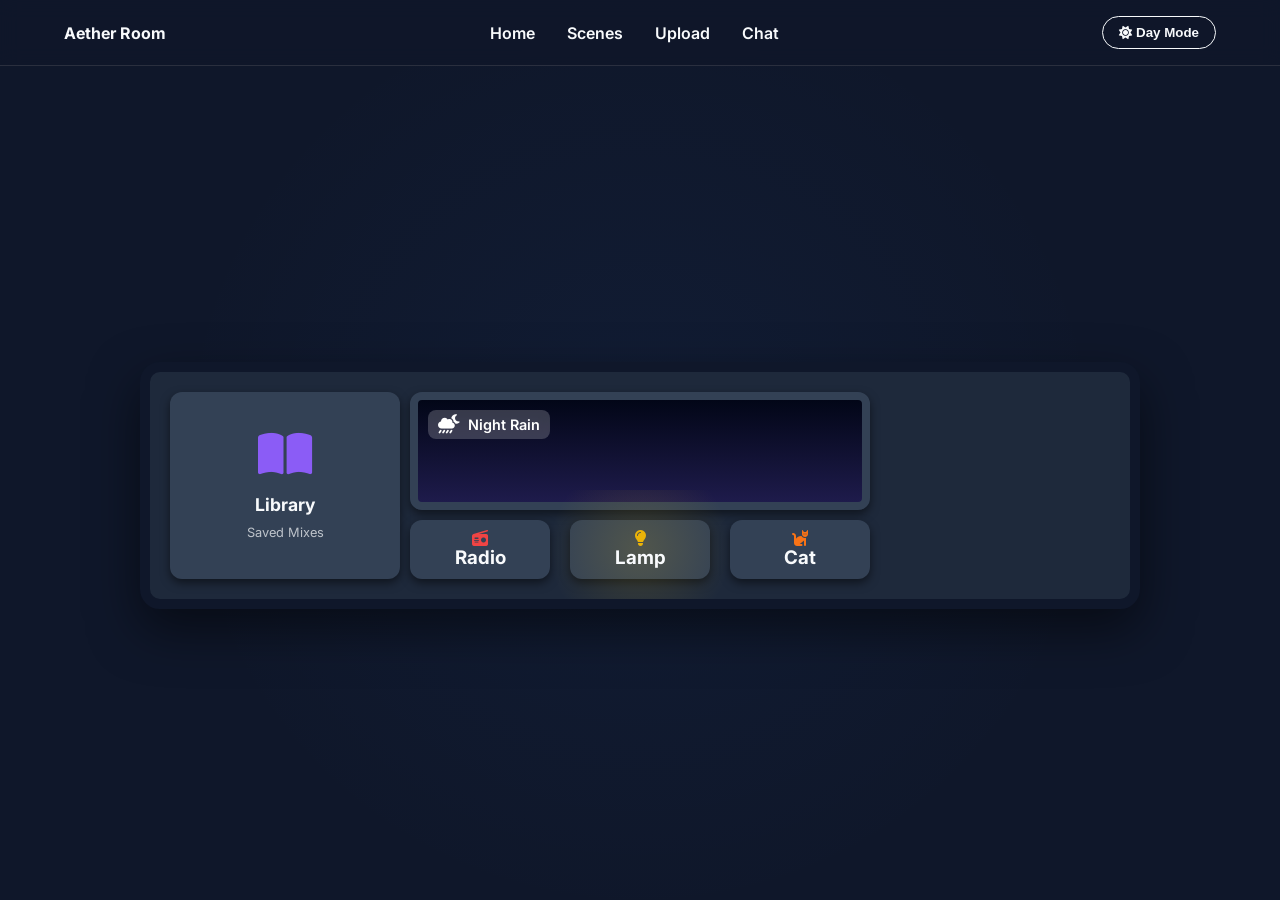
==== room.html @ 634ba571 "add all pages for a room" ====
<!DOCTYPE html>
<html lang="en">
<head>
    <meta charset="UTF-8">
    <meta name="viewport" content="width=device-width, initial-scale=1.0">
    <title>Aether Room - Main Relaxation Room</title>
    <link rel="stylesheet" href="room.css">
    <link rel="stylesheet" href="https://cdnjs.cloudflare.com/ajax/libs/font-awesome/6.4.0/css/all.min.css">
</head>
<body class="night-mode">
    <nav class="navbar">
        <div class="logo"><strong>Aether Room</strong></div>
        <div class="nav-links">
            <a href="index.html">Home</a>
            <a href="scenes.html">Scenes</a>
            <a href="upload.html">Upload</a>
            <a href="chat.html">Chat</a>
        </div>
        <div class="controls">
            <button class="btn-toggle" id="theme-toggle">
                <i class="fa-solid fa-sun" id="theme-icon"></i> Day Mode
            </button>
        </div>
    </nav>

    <main class="room-container">
        <div class="room-walls">
            
            <!-- Bookshelf Area -->
            <div class="interactive-area bookshelf-area" id="bookshelf">
                <i class="fa-solid fa-book-open"></i>
                <h3>Library</h3>
                <p style="font-size: 0.8rem; opacity: 0.7; margin-top: 10px;">Saved Mixes</p>
            </div>

            <!-- Window Area -->
            <div class="interactive-area window-area" id="window">
                <div class="weather-display" id="weather-display">
                    <i class="fa-solid fa-cloud-moon-rain"></i> <span>Night Rain</span>
                </div>
            </div>

            <!-- Desk Area containing Radio, Lamp, Cat -->
            <div class="desk-area">
                <div class="radio-area" id="radio">
                    <i class="fa-solid fa-radio"></i>
                    <h3>Radio</h3>
                </div>
                
                <div class="lamp-area" id="lamp">
                    <i class="fa-solid fa-lightbulb"></i>
                    <h3>Lamp</h3>
                </div>

                <div class="cat-area" id="cat">
                    <i class="fa-solid fa-cat"></i>
                    <h3>Cat</h3>
                </div>
            </div>

        </div>
    </main>

    <!-- Status Toast for feedback -->
    <div class="status-toast" id="toast">Interaction Feedback</div>

    <script src="room.js"></script>
</body>
</html>
---- room.css ----
@import url('https://fonts.googleapis.com/css2?family=Inter:wght@400;600&display=swap');

:root {
  /* Day Theme Variables */
  --bg-primary: #f0f4f8;
  --wall-color: #e2e8f0;
  --floor-color: #cbd5e1;
  --text-primary: #1e293b;
  --nav-bg: rgba(255, 255, 255, 0.8);
  --window-bg: linear-gradient(to bottom, #7dd3fc, #bae6fd);
  --element-bg: #ffffff;
  --shadow-color: rgba(0, 0, 0, 0.1);
  --lamp-on: transparent;
  --accent-color: #3b82f6;
}

body.night-mode {
  /* Night Theme Variables */
  --bg-primary: #0f172a;
  --wall-color: #1e293b;
  --floor-color: #0f172a;
  --text-primary: #f8fafc;
  --nav-bg: rgba(15, 23, 42, 0.8);
  --window-bg: linear-gradient(to bottom, #020617, #1e1b4b);
  --element-bg: #334155;
  --shadow-color: rgba(0, 0, 0, 0.5);
  --lamp-on: radial-gradient(circle, rgba(250, 204, 21, 0.15) 0%, transparent 60%);
  --accent-color: #8b5cf6;
}

* {
  margin: 0;
  padding: 0;
  box-sizing: border-box;
}

body {
  font-family: 'Inter', sans-serif;
  background-color: var(--bg-primary);
  color: var(--text-primary);
  transition: background-color 1s ease, color 0.5s ease;
  overflow-x: hidden;
  min-height: 100vh;
  display: flex;
  flex-direction: column;
  background-image: radial-gradient(circle at 50% 50%, rgba(59, 130, 246, 0.05), transparent 60%);
}

/* Navigation Bar */
.navbar {
  display: flex;
  justify-content: space-between;
  align-items: center;
  padding: 1rem 5%;
  background-color: var(--nav-bg);
  backdrop-filter: blur(10px);
  position: fixed;
  width: 100%;
  top: 0;
  z-index: 100;
  border-bottom: 1px solid rgba(150, 150, 150, 0.2);
}

.nav-links {
  display: flex;
  gap: 2rem;
}

.nav-links a {
  text-decoration: none;
  color: var(--text-primary);
  font-weight: 600;
  transition: color 0.3s ease;
}

.nav-links a:hover {
  color: var(--accent-color);
}

.controls {
  display: flex;
  align-items: center;
  gap: 1rem;
}

.btn-toggle {
  background: none;
  border: 1px solid var(--text-primary);
  color: var(--text-primary);
  padding: 0.5rem 1rem;
  border-radius: 20px;
  cursor: pointer;
  font-weight: 600;
  transition: all 0.3s ease;
}

.btn-toggle:hover {
  background-color: var(--text-primary);
  color: var(--bg-primary);
}

/* Room Layout (Diorama approach) */
.room-container {
  flex: 1;
  margin-top: 70px;
  display: flex;
  justify-content: center;
  align-items: center;
  padding: 2rem;
  position: relative;
  height: calc(100vh - 70px);
}

.room-walls {
  width: 100%;
  max-width: 1000px;
  height: 100%;
  max-height: 700px;
  background-color: var(--wall-color);
  border-radius: 20px;
  box-shadow: 0 20px 50px var(--shadow-color);
  position: relative;
  overflow: hidden;
  transition: background-color 1s ease, box-shadow 1s ease;
  border: 10px solid var(--floor-color);
  display: grid;
  grid-template-columns: 1fr 2fr 1fr;
  grid-template-rows: 2fr 1fr;
  gap: 10px;
  padding: 20px;
}

/* Interactive Areas */
.interactive-area {
  background-color: var(--element-bg);
  border-radius: 12px;
  display: flex;
  flex-direction: column;
  justify-content: center;
  align-items: center;
  cursor: pointer;
  transition: transform 0.3s ease, background-color 1s ease, box-shadow 0.3s ease;
  box-shadow: 0 4px 10px var(--shadow-color);
  text-align: center;
  padding: 1rem;
}

.interactive-area:hover {
  transform: translateY(-5px) scale(1.02);
  box-shadow: 0 8px 20px var(--shadow-color);
}

.interactive-area i {
  font-size: 3rem;
  margin-bottom: 1rem;
  color: var(--accent-color);
  transition: transform 0.3s ease;
}

.interactive-area h3 {
  font-size: 1.1rem;
}

/* Specific Grid Placements */
.bookshelf-area {
  grid-column: 1 / 2;
  grid-row: 1 / 3;
}

.window-area {
  grid-column: 2 / 3;
  grid-row: 1 / 2;
  background: var(--window-bg);
  border: 8px solid var(--element-bg);
  overflow: hidden;
  position: relative;
}

.window-area:hover {
  transform: scale(1.02);
}

.window-area .weather-display {
  position: absolute;
  top: 10px;
  left: 10px;
  background: rgba(255, 255, 255, 0.2);
  backdrop-filter: blur(5px);
  padding: 5px 10px;
  border-radius: 8px;
  font-size: 0.9rem;
  font-weight: 600;
  color: #fff;
  display: flex;
  align-items: center;
  gap: 8px;
}

.window-area .weather-display i {
  font-size: 1.2rem;
  margin: 0;
  color: #fff;
}

.desk-area {
  grid-column: 2 / 3;
  grid-row: 2 / 3;
  display: flex;
  gap: 20px;
  background: transparent;
  box-shadow: none;
  cursor: default;
}

.desk-area:hover {
  transform: none;
}

.radio-area, .lamp-area, .cat-area {
  flex: 1;
  background-color: var(--element-bg);
  border-radius: 12px;
  display: flex;
  flex-direction: column;
  justify-content: center;
  align-items: center;
  cursor: pointer;
  transition: transform 0.3s ease, background-color 1s ease;
  box-shadow: 0 4px 10px var(--shadow-color);
  padding: 10px;
  position: relative;
}

.radio-area:hover, .lamp-area:hover, .cat-area:hover {
  transform: translateY(-5px);
}

.lamp-area::before {
  content: '';
  position: absolute;
  top: 50%;
  left: 50%;
  transform: translate(-50%, -50%);
  width: 200%;
  height: 200%;
  background: var(--lamp-on);
  pointer-events: none;
  transition: background 1s ease;
  z-index: 0;
}

.lamp-area i, .lamp-area h3, .cat-area i, .cat-area h3, .radio-area i, .radio-area h3 {
  z-index: 1;
  color: var(--text-primary);
}

.lamp-area i { color: #eab308; }
.radio-area i { color: #ef4444; }
.cat-area i { color: #f97316; }

/* Status overlays */
.status-toast {
  position: fixed;
  bottom: 20px;
  left: 50%;
  transform: translateX(-50%) translateY(100px);
  background: var(--element-bg);
  color: var(--text-primary);
  padding: 10px 20px;
  border-radius: 50px;
  box-shadow: 0 4px 15px var(--shadow-color);
  transition: transform 0.3s ease, opacity 0.3s ease;
  z-index: 1000;
  opacity: 0;
  font-weight: 600;
}

.status-toast.show {
  transform: translateX(-50%) translateY(0);
  opacity: 1;
}

/* Responsive */
@media (max-width: 768px) {
  .nav-links {
    display: none;
  }
  .room-walls {
    grid-template-columns: 1fr;
    grid-template-rows: auto auto auto;
    height: auto;
  }
  .bookshelf-area {
    grid-column: 1 / 2;
    grid-row: 3 / 4;
    padding: 2rem;
  }
  .window-area {
    grid-column: 1 / 2;
    grid-row: 1 / 2;
    height: 250px;
  }
  .desk-area {
    grid-column: 1 / 2;
    grid-row: 2 / 3;
    flex-wrap: wrap;
  }
  .radio-area, .lamp-area, .cat-area {
    min-width: 120px;
    padding: 20px;
  }
}
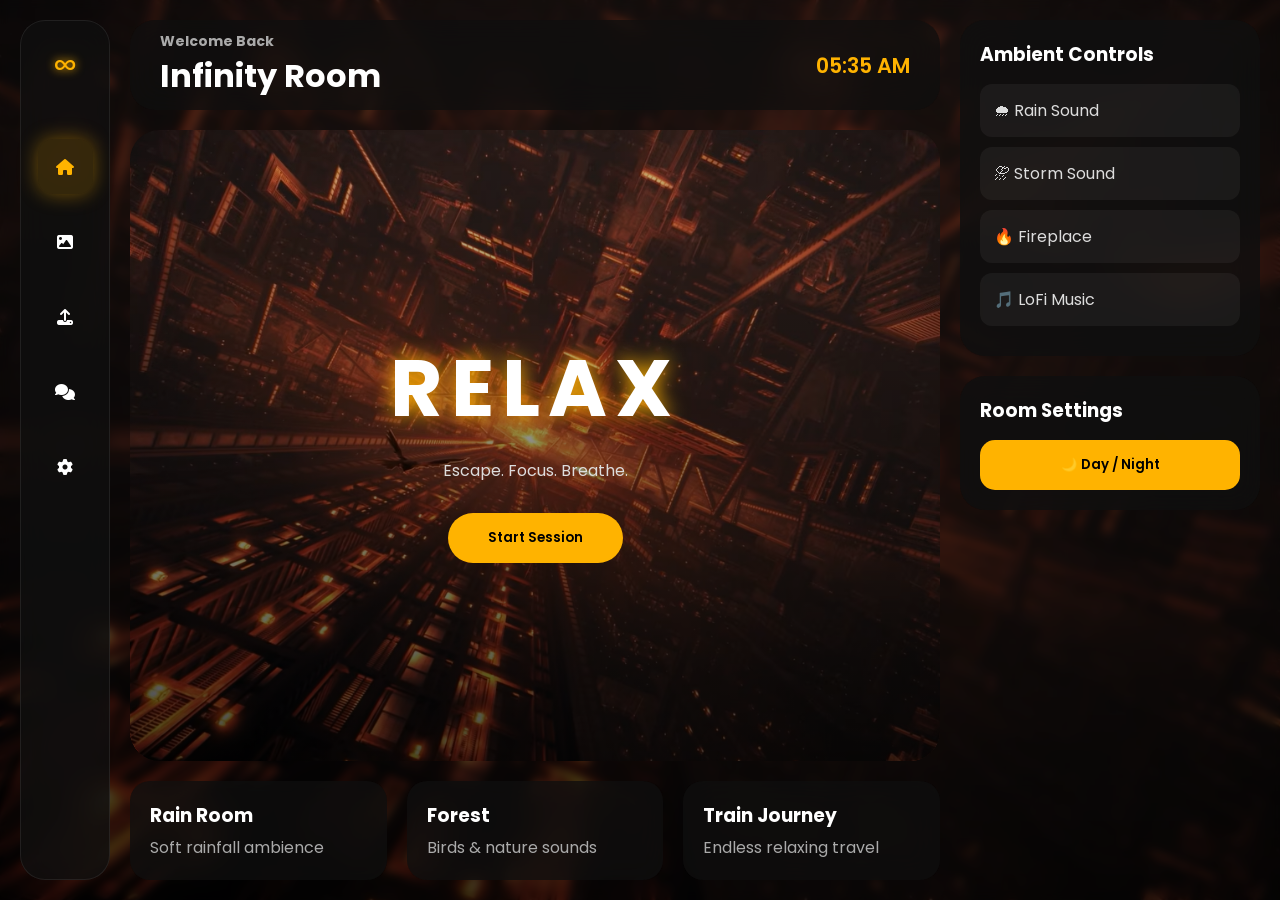
==== commit af0850fd: "room bg added and updated" ====
--- a/room.html
+++ b/room.html
@@ -3,67 +3,155 @@
 <head>
     <meta charset="UTF-8">
     <meta name="viewport" content="width=device-width, initial-scale=1.0">
-    <title>Aether Room - Main Relaxation Room</title>
+    <title>Infinity Room</title>
+
     <link rel="stylesheet" href="room.css">
-    <link rel="stylesheet" href="https://cdnjs.cloudflare.com/ajax/libs/font-awesome/6.4.0/css/all.min.css">
+
+    <link rel="stylesheet"
+    href="https://cdnjs.cloudflare.com/ajax/libs/font-awesome/6.5.1/css/all.min.css">
 </head>
-<body class="night-mode">
-    <nav class="navbar">
-        <div class="logo"><strong>Aether Room</strong></div>
-        <div class="nav-links">
-            <a href="index.html">Home</a>
-            <a href="scenes.html">Scenes</a>
-            <a href="upload.html">Upload</a>
-            <a href="chat.html">Chat</a>
-        </div>
-        <div class="controls">
-            <button class="btn-toggle" id="theme-toggle">
-                <i class="fa-solid fa-sun" id="theme-icon"></i> Day Mode
-            </button>
-        </div>
-    </nav>
+<body>
 
-    <main class="room-container">
-        <div class="room-walls">
-            
-            <!-- Bookshelf Area -->
-            <div class="interactive-area bookshelf-area" id="bookshelf">
-                <i class="fa-solid fa-book-open"></i>
-                <h3>Library</h3>
-                <p style="font-size: 0.8rem; opacity: 0.7; margin-top: 10px;">Saved Mixes</p>
+    <!-- Background -->
+
+    <div class="background"></div>
+    <div class="overlay"></div>
+
+    <!-- Main Dashboard -->
+
+    <div class="dashboard">
+
+        <!-- Left Sidebar -->
+
+        <aside class="sidebar">
+
+            <div class="logo">
+                ∞
             </div>
 
-            <!-- Window Area -->
-            <div class="interactive-area window-area" id="window">
-                <div class="weather-display" id="weather-display">
-                    <i class="fa-solid fa-cloud-moon-rain"></i> <span>Night Rain</span>
+            <a href="#" class="nav-btn active">
+                <i class="fa-solid fa-house"></i>
+            </a>
+
+            <a href="scenes.html" class="nav-btn">
+                <i class="fa-solid fa-image"></i>
+            </a>
+
+            <a href="upload.html" class="nav-btn">
+                <i class="fa-solid fa-upload"></i>
+            </a>
+
+            <a href="chat.html" class="nav-btn">
+                <i class="fa-solid fa-comments"></i>
+            </a>
+
+            <a href="#" class="nav-btn">
+                <i class="fa-solid fa-gear"></i>
+            </a>
+
+        </aside>
+
+        <!-- Center Area -->
+
+        <main class="main-content">
+
+            <div class="welcome-card">
+
+                <div>
+                    <h2>Welcome Back</h2>
+                    <h1>Infinity Room</h1>
                 </div>
+
+                <div class="clock-box">
+                    <span id="clock">00:00</span>
+                </div>
+
             </div>
 
-            <!-- Desk Area containing Radio, Lamp, Cat -->
-            <div class="desk-area">
-                <div class="radio-area" id="radio">
-                    <i class="fa-solid fa-radio"></i>
-                    <h3>Radio</h3>
-                </div>
-                
-                <div class="lamp-area" id="lamp">
-                    <i class="fa-solid fa-lightbulb"></i>
-                    <h3>Lamp</h3>
+            <!-- Main Screen -->
+
+            <section class="screen-card">
+
+                <div class="screen-overlay">
+
+                    <h1>RELAX</h1>
+
+                    <p>
+                        Escape. Focus. Breathe.
+                    </p>
+
+                    <button class="main-btn">
+                        Start Session
+                    </button>
+
                 </div>
 
-                <div class="cat-area" id="cat">
-                    <i class="fa-solid fa-cat"></i>
-                    <h3>Cat</h3>
+            </section>
+
+            <!-- Quick Cards -->
+
+            <section class="quick-grid">
+
+                <div class="quick-card">
+                    <h3>Rain Room</h3>
+                    <p>Soft rainfall ambience</p>
                 </div>
+
+                <div class="quick-card">
+                    <h3>Forest</h3>
+                    <p>Birds & nature sounds</p>
+                </div>
+
+                <div class="quick-card">
+                    <h3>Train Journey</h3>
+                    <p>Endless relaxing travel</p>
+                </div>
+
+            </section>
+
+        </main>
+
+        <!-- Right Controls -->
+
+        <aside class="control-panel">
+
+            <div class="control-card">
+
+                <h3>Ambient Controls</h3>
+
+                <div class="sound-item">
+                    🌧 Rain Sound
+                </div>
+
+                <div class="sound-item">
+                    ⛈ Storm Sound
+                </div>
+
+                <div class="sound-item">
+                    🔥 Fireplace
+                </div>
+
+                <div class="sound-item">
+                    🎵 LoFi Music
+                </div>
+
             </div>
 
-        </div>
-    </main>
+            <div class="control-card">
 
-    <!-- Status Toast for feedback -->
-    <div class="status-toast" id="toast">Interaction Feedback</div>
+                <h3>Room Settings</h3>
+
+                <button class="toggle-btn">
+                    🌙 Day / Night
+                </button>
+
+            </div>
+
+        </aside>
+
+    </div>
 
     <script src="room.js"></script>
+
 </body>
-</html>
+</html>
--- a/room.css
+++ b/room.css
@@ -1,312 +1,385 @@
-@import url('https://fonts.googleapis.com/css2?family=Inter:wght@400;600&display=swap');
-
-:root {
-  /* Day Theme Variables */
-  --bg-primary: #f0f4f8;
-  --wall-color: #e2e8f0;
-  --floor-color: #cbd5e1;
-  --text-primary: #1e293b;
-  --nav-bg: rgba(255, 255, 255, 0.8);
-  --window-bg: linear-gradient(to bottom, #7dd3fc, #bae6fd);
-  --element-bg: #ffffff;
-  --shadow-color: rgba(0, 0, 0, 0.1);
-  --lamp-on: transparent;
-  --accent-color: #3b82f6;
-}
-
-body.night-mode {
-  /* Night Theme Variables */
-  --bg-primary: #0f172a;
-  --wall-color: #1e293b;
-  --floor-color: #0f172a;
-  --text-primary: #f8fafc;
-  --nav-bg: rgba(15, 23, 42, 0.8);
-  --window-bg: linear-gradient(to bottom, #020617, #1e1b4b);
-  --element-bg: #334155;
-  --shadow-color: rgba(0, 0, 0, 0.5);
-  --lamp-on: radial-gradient(circle, rgba(250, 204, 21, 0.15) 0%, transparent 60%);
-  --accent-color: #8b5cf6;
-}
-
-* {
-  margin: 0;
-  padding: 0;
-  box-sizing: border-box;
-}
-
-body {
-  font-family: 'Inter', sans-serif;
-  background-color: var(--bg-primary);
-  color: var(--text-primary);
-  transition: background-color 1s ease, color 0.5s ease;
-  overflow-x: hidden;
-  min-height: 100vh;
-  display: flex;
-  flex-direction: column;
-  background-image: radial-gradient(circle at 50% 50%, rgba(59, 130, 246, 0.05), transparent 60%);
-}
-
-/* Navigation Bar */
-.navbar {
-  display: flex;
-  justify-content: space-between;
-  align-items: center;
-  padding: 1rem 5%;
-  background-color: var(--nav-bg);
-  backdrop-filter: blur(10px);
-  position: fixed;
-  width: 100%;
-  top: 0;
-  z-index: 100;
-  border-bottom: 1px solid rgba(150, 150, 150, 0.2);
-}
-
-.nav-links {
-  display: flex;
-  gap: 2rem;
-}
-
-.nav-links a {
-  text-decoration: none;
-  color: var(--text-primary);
-  font-weight: 600;
-  transition: color 0.3s ease;
-}
-
-.nav-links a:hover {
-  color: var(--accent-color);
-}
-
-.controls {
-  display: flex;
-  align-items: center;
-  gap: 1rem;
-}
-
-.btn-toggle {
-  background: none;
-  border: 1px solid var(--text-primary);
-  color: var(--text-primary);
-  padding: 0.5rem 1rem;
-  border-radius: 20px;
-  cursor: pointer;
-  font-weight: 600;
-  transition: all 0.3s ease;
-}
-
-.btn-toggle:hover {
-  background-color: var(--text-primary);
-  color: var(--bg-primary);
-}
-
-/* Room Layout (Diorama approach) */
-.room-container {
-  flex: 1;
-  margin-top: 70px;
-  display: flex;
-  justify-content: center;
-  align-items: center;
-  padding: 2rem;
-  position: relative;
-  height: calc(100vh - 70px);
-}
-
-.room-walls {
-  width: 100%;
-  max-width: 1000px;
-  height: 100%;
-  max-height: 700px;
-  background-color: var(--wall-color);
-  border-radius: 20px;
-  box-shadow: 0 20px 50px var(--shadow-color);
-  position: relative;
-  overflow: hidden;
-  transition: background-color 1s ease, box-shadow 1s ease;
-  border: 10px solid var(--floor-color);
-  display: grid;
-  grid-template-columns: 1fr 2fr 1fr;
-  grid-template-rows: 2fr 1fr;
-  gap: 10px;
-  padding: 20px;
-}
-
-/* Interactive Areas */
-.interactive-area {
-  background-color: var(--element-bg);
-  border-radius: 12px;
-  display: flex;
-  flex-direction: column;
-  justify-content: center;
-  align-items: center;
-  cursor: pointer;
-  transition: transform 0.3s ease, background-color 1s ease, box-shadow 0.3s ease;
-  box-shadow: 0 4px 10px var(--shadow-color);
-  text-align: center;
-  padding: 1rem;
-}
-
-.interactive-area:hover {
-  transform: translateY(-5px) scale(1.02);
-  box-shadow: 0 8px 20px var(--shadow-color);
-}
-
-.interactive-area i {
-  font-size: 3rem;
-  margin-bottom: 1rem;
-  color: var(--accent-color);
-  transition: transform 0.3s ease;
-}
-
-.interactive-area h3 {
-  font-size: 1.1rem;
-}
-
-/* Specific Grid Placements */
-.bookshelf-area {
-  grid-column: 1 / 2;
-  grid-row: 1 / 3;
-}
-
-.window-area {
-  grid-column: 2 / 3;
-  grid-row: 1 / 2;
-  background: var(--window-bg);
-  border: 8px solid var(--element-bg);
-  overflow: hidden;
-  position: relative;
-}
-
-.window-area:hover {
-  transform: scale(1.02);
-}
-
-.window-area .weather-display {
-  position: absolute;
-  top: 10px;
-  left: 10px;
-  background: rgba(255, 255, 255, 0.2);
-  backdrop-filter: blur(5px);
-  padding: 5px 10px;
-  border-radius: 8px;
-  font-size: 0.9rem;
-  font-weight: 600;
-  color: #fff;
-  display: flex;
-  align-items: center;
-  gap: 8px;
-}
-
-.window-area .weather-display i {
-  font-size: 1.2rem;
-  margin: 0;
-  color: #fff;
-}
-
-.desk-area {
-  grid-column: 2 / 3;
-  grid-row: 2 / 3;
-  display: flex;
-  gap: 20px;
-  background: transparent;
-  box-shadow: none;
-  cursor: default;
-}
-
-.desk-area:hover {
-  transform: none;
-}
-
-.radio-area, .lamp-area, .cat-area {
-  flex: 1;
-  background-color: var(--element-bg);
-  border-radius: 12px;
-  display: flex;
-  flex-direction: column;
-  justify-content: center;
-  align-items: center;
-  cursor: pointer;
-  transition: transform 0.3s ease, background-color 1s ease;
-  box-shadow: 0 4px 10px var(--shadow-color);
-  padding: 10px;
-  position: relative;
-}
-
-.radio-area:hover, .lamp-area:hover, .cat-area:hover {
-  transform: translateY(-5px);
-}
-
-.lamp-area::before {
-  content: '';
-  position: absolute;
-  top: 50%;
-  left: 50%;
-  transform: translate(-50%, -50%);
-  width: 200%;
-  height: 200%;
-  background: var(--lamp-on);
-  pointer-events: none;
-  transition: background 1s ease;
-  z-index: 0;
-}
-
-.lamp-area i, .lamp-area h3, .cat-area i, .cat-area h3, .radio-area i, .radio-area h3 {
-  z-index: 1;
-  color: var(--text-primary);
-}
-
-.lamp-area i { color: #eab308; }
-.radio-area i { color: #ef4444; }
-.cat-area i { color: #f97316; }
-
-/* Status overlays */
-.status-toast {
-  position: fixed;
-  bottom: 20px;
-  left: 50%;
-  transform: translateX(-50%) translateY(100px);
-  background: var(--element-bg);
-  color: var(--text-primary);
-  padding: 10px 20px;
-  border-radius: 50px;
-  box-shadow: 0 4px 15px var(--shadow-color);
-  transition: transform 0.3s ease, opacity 0.3s ease;
-  z-index: 1000;
-  opacity: 0;
-  font-weight: 600;
-}
-
-.status-toast.show {
-  transform: translateX(-50%) translateY(0);
-  opacity: 1;
-}
-
-/* Responsive */
-@media (max-width: 768px) {
-  .nav-links {
-    display: none;
-  }
-  .room-walls {
-    grid-template-columns: 1fr;
-    grid-template-rows: auto auto auto;
-    height: auto;
-  }
-  .bookshelf-area {
-    grid-column: 1 / 2;
-    grid-row: 3 / 4;
-    padding: 2rem;
-  }
-  .window-area {
-    grid-column: 1 / 2;
-    grid-row: 1 / 2;
-    height: 250px;
-  }
-  .desk-area {
-    grid-column: 1 / 2;
-    grid-row: 2 / 3;
-    flex-wrap: wrap;
-  }
-  .radio-area, .lamp-area, .cat-area {
-    min-width: 120px;
-    padding: 20px;
-  }
-}
+@import url('https://fonts.googleapis.com/css2?family=Poppins:wght@300;400;500;600&display=swap');
+
+*{
+    margin:0;
+    padding:0;
+    box-sizing:border-box;
+    font-family:'Poppins',sans-serif;
+}
+
+body{
+    overflow:hidden;
+    background:#000;
+}
+
+/* Background */
+
+.background{
+    position:fixed;
+    top:0;
+    left:0;
+
+    width:100%;
+    height:100%;
+
+    background:url("roombg.png");
+    background-size:cover;
+    background-position:center;
+
+    z-index:0;
+}
+
+.overlay{
+    position:fixed;
+    inset:0;
+
+    background:
+    linear-gradient(
+        rgba(0,0,0,0.55),
+        rgba(0,0,0,0.75)
+    );
+
+    backdrop-filter:blur(4px);
+
+    z-index:1;
+}
+
+/* Main Layout */
+
+.dashboard{
+    position:relative;
+    z-index:2;
+
+    width:100%;
+    height:100vh;
+
+    display:flex;
+
+    padding:20px;
+
+    gap:20px;
+}
+
+/* Sidebar */
+
+.sidebar{
+    width:90px;
+
+    background:
+    rgba(15,15,15,.8);
+
+    border:1px solid rgba(255,255,255,.08);
+
+    border-radius:25px;
+
+    display:flex;
+    flex-direction:column;
+    align-items:center;
+
+    padding:20px 0;
+
+    backdrop-filter:blur(15px);
+}
+
+.logo{
+    font-size:2rem;
+    color:#ffb300;
+
+    margin-bottom:40px;
+
+    text-shadow:
+    0 0 10px #ffb300;
+}
+
+.nav-btn{
+    width:55px;
+    height:55px;
+
+    margin:10px 0;
+
+    border-radius:15px;
+
+    display:flex;
+    justify-content:center;
+    align-items:center;
+
+    text-decoration:none;
+
+    color:white;
+
+    transition:.3s;
+}
+
+.nav-btn:hover,
+.nav-btn.active{
+    background:
+    rgba(255,179,0,.15);
+
+    color:#ffb300;
+
+    box-shadow:
+    0 0 20px rgba(255,179,0,.4);
+}
+
+/* Main Area */
+
+.main-content{
+    flex:1;
+
+    display:flex;
+    flex-direction:column;
+
+    gap:20px;
+}
+
+/* Welcome Card */
+
+.welcome-card{
+    height:90px;
+
+    background:
+    rgba(15,15,15,.7);
+
+    border-radius:25px;
+
+    padding:20px 30px;
+
+    display:flex;
+    justify-content:space-between;
+    align-items:center;
+
+    backdrop-filter:blur(15px);
+}
+
+.welcome-card h2{
+    color:#aaa;
+    font-size:14px;
+}
+
+.welcome-card h1{
+    color:white;
+}
+
+.clock-box{
+    color:#ffb300;
+
+    font-size:1.3rem;
+    font-weight:600;
+}
+
+/* Main Screen */
+
+.screen-card{
+    flex:1;
+
+    border-radius:30px;
+
+    overflow:hidden;
+
+    position:relative;
+
+    background:
+    url("roombg.png");
+
+    background-size:cover;
+    background-position:center;
+}
+
+.screen-overlay{
+    position:absolute;
+    inset:0;
+
+    background:
+    linear-gradient(
+        rgba(0,0,0,.2),
+        rgba(0,0,0,.7)
+    );
+
+    display:flex;
+    flex-direction:column;
+
+    justify-content:center;
+    align-items:center;
+
+    text-align:center;
+}
+
+.screen-overlay h1{
+    color:white;
+
+    font-size:5rem;
+
+    letter-spacing:8px;
+
+    text-shadow:
+    0 0 20px #ffb300;
+}
+
+.screen-overlay p{
+    color:#ddd;
+
+    margin-top:10px;
+}
+
+.main-btn{
+    margin-top:30px;
+
+    border:none;
+
+    padding:15px 40px;
+
+    border-radius:50px;
+
+    background:#ffb300;
+
+    color:black;
+
+    font-weight:600;
+
+    cursor:pointer;
+
+    transition:.3s;
+}
+
+.main-btn:hover{
+    transform:scale(1.05);
+
+    box-shadow:
+    0 0 25px #ffb300;
+}
+
+/* Quick Cards */
+
+.quick-grid{
+    display:grid;
+
+    grid-template-columns:
+    repeat(3,1fr);
+
+    gap:20px;
+}
+
+.quick-card{
+    background:
+    rgba(15,15,15,.75);
+
+    border-radius:20px;
+
+    padding:20px;
+
+    backdrop-filter:blur(15px);
+
+    transition:.3s;
+}
+
+.quick-card:hover{
+    transform:translateY(-5px);
+
+    box-shadow:
+    0 0 20px rgba(255,179,0,.3);
+}
+
+.quick-card h3{
+    color:white;
+}
+
+.quick-card p{
+    color:#aaa;
+    margin-top:5px;
+}
+
+/* Right Panel */
+
+.control-panel{
+    width:300px;
+
+    display:flex;
+    flex-direction:column;
+
+    gap:20px;
+}
+
+.control-card{
+    background:
+    rgba(15,15,15,.8);
+
+    border-radius:25px;
+
+    padding:20px;
+
+    backdrop-filter:blur(15px);
+}
+
+.control-card h3{
+    color:white;
+
+    margin-bottom:15px;
+}
+
+.sound-item{
+    background:
+    rgba(255,255,255,.05);
+
+    padding:14px;
+
+    border-radius:12px;
+
+    margin-bottom:10px;
+
+    color:#ddd;
+
+    cursor:pointer;
+
+    transition:.3s;
+}
+
+.sound-item:hover{
+    background:
+    rgba(255,179,0,.15);
+
+    color:#ffb300;
+}
+
+.toggle-btn{
+    width:100%;
+
+    border:none;
+
+    padding:15px;
+
+    border-radius:15px;
+
+    background:#ffb300;
+
+    color:black;
+
+    font-weight:600;
+
+    cursor:pointer;
+}
+
+/* Mobile */
+
+@media(max-width:1100px){
+
+    .control-panel{
+        display:none;
+    }
+
+}
+
+@media(max-width:768px){
+
+    .sidebar{
+        width:70px;
+    }
+
+    .screen-overlay h1{
+        font-size:2.5rem;
+    }
+
+    .quick-grid{
+        grid-template-columns:1fr;
+    }
+
+}
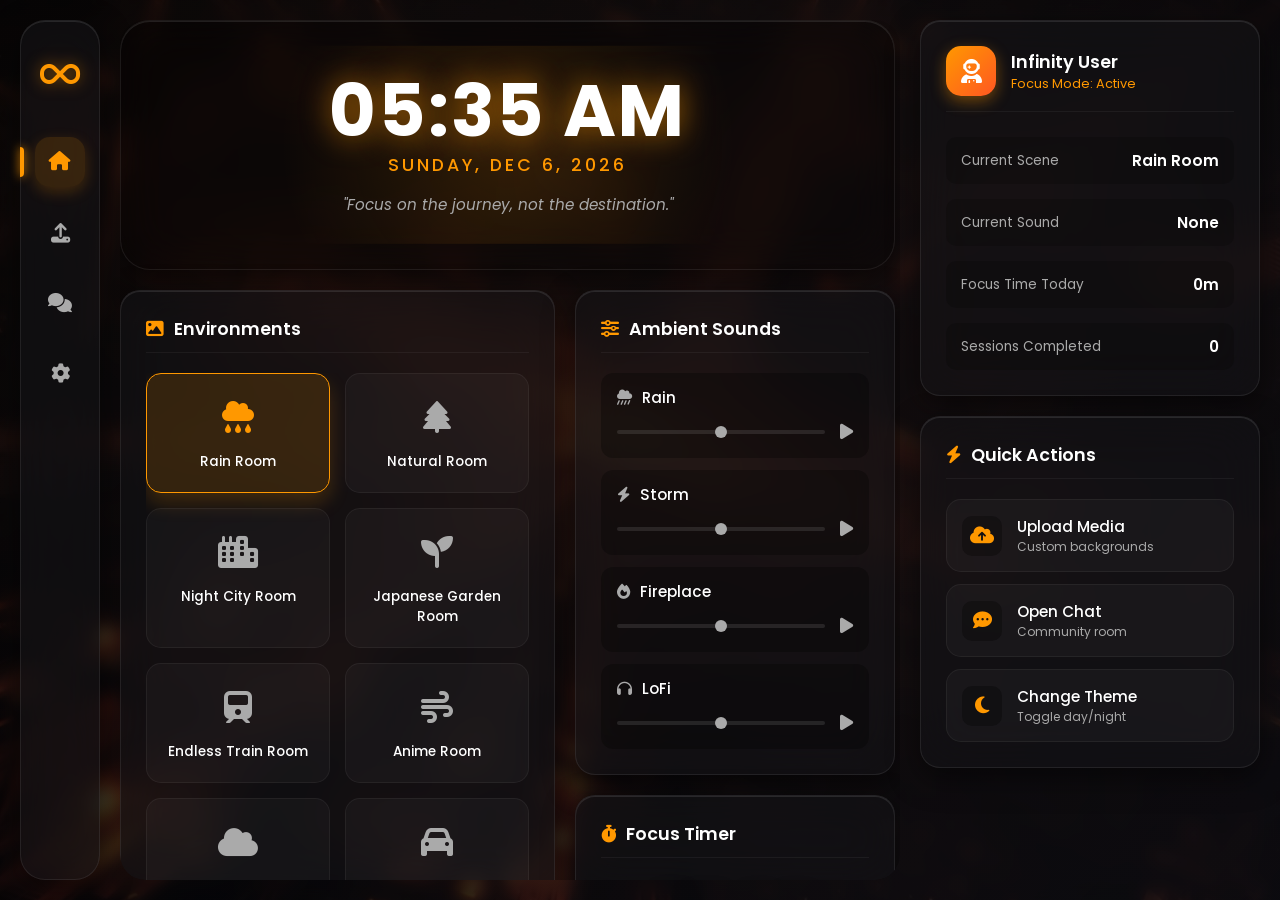
==== commit 69e02564: "merging both room page and scenes page  and removing scenes page" ====
--- a/room.html
+++ b/room.html
@@ -3,155 +3,270 @@
 <head>
     <meta charset="UTF-8">
     <meta name="viewport" content="width=device-width, initial-scale=1.0">
-    <title>Infinity Room</title>
-
+    <title>Infinity Room - Dashboard</title>
     <link rel="stylesheet" href="room.css">
-
-    <link rel="stylesheet"
-    href="https://cdnjs.cloudflare.com/ajax/libs/font-awesome/6.5.1/css/all.min.css">
+    <link rel="stylesheet" href="https://cdnjs.cloudflare.com/ajax/libs/font-awesome/6.5.1/css/all.min.css">
 </head>
 <body>
 
-    <!-- Background -->
-
-    <div class="background"></div>
-    <div class="overlay"></div>
-
-    <!-- Main Dashboard -->
-
+    <!-- Background Layer -->
+    <div class="background" id="main-bg"></div>
+    <div class="overlay" id="main-overlay"></div>
+    <div class="particles" id="particles"></div>
+
+    <!-- Main Dashboard Container -->
     <div class="dashboard">
 
         <!-- Left Sidebar -->
-
-        <aside class="sidebar">
-
+        <aside class="sidebar glass">
             <div class="logo">
-                ∞
+                <i class="fa-solid fa-infinity"></i>
             </div>
-
-            <a href="#" class="nav-btn active">
-                <i class="fa-solid fa-house"></i>
-            </a>
-
-            <a href="scenes.html" class="nav-btn">
-                <i class="fa-solid fa-image"></i>
-            </a>
-
-            <a href="upload.html" class="nav-btn">
-                <i class="fa-solid fa-upload"></i>
-            </a>
-
-            <a href="chat.html" class="nav-btn">
-                <i class="fa-solid fa-comments"></i>
-            </a>
-
-            <a href="#" class="nav-btn">
-                <i class="fa-solid fa-gear"></i>
-            </a>
-
+            <nav class="nav-menu">
+                <a href="room.html" class="nav-btn active" title="Home">
+                    <i class="fa-solid fa-house"></i>
+                    <span class="nav-label">Home</span>
+                </a>
+                <a href="upload.html" class="nav-btn" title="Upload">
+                    <i class="fa-solid fa-upload"></i>
+                    <span class="nav-label">Upload</span>
+                </a>
+                <a href="chat.html" class="nav-btn" title="Chat">
+                    <i class="fa-solid fa-comments"></i>
+                    <span class="nav-label">Chat</span>
+                </a>
+                <a href="#" class="nav-btn" title="Settings">
+                    <i class="fa-solid fa-gear"></i>
+                    <span class="nav-label">Settings</span>
+                </a>
+            </nav>
         </aside>
 
-        <!-- Center Area -->
-
+        <!-- Center Main Area -->
         <main class="main-content">
-
-            <div class="welcome-card">
-
-                <div>
-                    <h2>Welcome Back</h2>
-                    <h1>Infinity Room</h1>
-                </div>
-
-                <div class="clock-box">
-                    <span id="clock">00:00</span>
-                </div>
-
+            
+            <!-- Top Hero Section -->
+            <section class="hero-section glass">
+                <div class="hero-content">
+                    <div class="clock-display" id="time">00:00</div>
+                    <div class="date-display">
+                        <span id="day">Day</span>, <span id="date">Date</span>
+                    </div>
+                    <p class="quote">"Focus on the journey, not the destination."</p>
+                </div>
+                <div class="ambient-glow"></div>
+            </section>
+
+            <div class="center-row">
+                <!-- Scenes Section -->
+                <section class="scenes-section glass">
+                    <div class="section-header">
+                        <h2><i class="fa-solid fa-image"></i> Environments</h2>
+                    </div>
+                    <div class="scenes-grid">
+                        <div class="scene-card active" data-scene="rain" data-bg="roombg.png">
+                            <div class="scene-icon"><i class="fa-solid fa-cloud-rain"></i></div>
+                            <h3>Rain Room</h3>
+                        </div>
+                        <div class="scene-card" data-scene="natural" data-bg="roombg.png">
+                            <div class="scene-icon"><i class="fa-solid fa-tree"></i></div>
+                            <h3>Natural Room</h3>
+                        </div>
+                        <div class="scene-card" data-scene="city" data-bg="roombg.png">
+                            <div class="scene-icon"><i class="fa-solid fa-city"></i></div>
+                            <h3>Night City Room</h3>
+                        </div>
+                        <div class="scene-card" data-scene="garden" data-bg="roombg.png">
+                            <div class="scene-icon"><i class="fa-solid fa-seedling"></i></div>
+                            <h3>Japanese Garden Room</h3>
+                        </div>
+                        <div class="scene-card" data-scene="train" data-bg="roombg.png">
+                            <div class="scene-icon"><i class="fa-solid fa-train"></i></div>
+                            <h3>Endless Train Room</h3>
+                        </div>
+                        <div class="scene-card" data-scene="anime" data-bg="roombg.png">
+                            <div class="scene-icon"><i class="fa-solid fa-wind"></i></div>
+                            <h3>Anime Room</h3>
+                        </div>
+                        <div class="scene-card" data-scene="drift" data-bg="roombg.png">
+                            <div class="scene-icon"><i class="fa-solid fa-cloud"></i></div>
+                            <h3>Drift Room</h3>
+                        </div>
+                        <div class="scene-card" data-scene="car" data-bg="roombg.png">
+                            <div class="scene-icon"><i class="fa-solid fa-car"></i></div>
+                            <h3>Car Room</h3>
+                        </div>
+                        <div class="scene-card" data-scene="bird" data-bg="roombg.png">
+                            <div class="scene-icon"><i class="fa-solid fa-dove"></i></div>
+                            <h3>Bird Flying Room</h3>
+                        </div>
+                        <div class="scene-card" data-scene="storm" data-bg="roombg.png">
+                            <div class="scene-icon"><i class="fa-solid fa-cloud-bolt"></i></div>
+                            <h3>Storm Room</h3>
+                        </div>
+                        <div class="scene-card" data-scene="fire" data-bg="roombg.png">
+                            <div class="scene-icon"><i class="fa-solid fa-fire"></i></div>
+                            <h3>Fire Place Room</h3>
+                        </div>
+                        <div class="scene-card" data-scene="piano" data-bg="roombg.png">
+                            <div class="scene-icon"><i class="fa-solid fa-music"></i></div>
+                            <h3>Piano Room</h3>
+                        </div>
+                        <div class="scene-card" data-scene="violin" data-bg="roombg.png">
+                            <div class="scene-icon"><i class="fa-solid fa-guitar"></i></div>
+                            <h3>Violin Room</h3>
+                        </div>
+                        <div class="scene-card" data-scene="harmonic" data-bg="roombg.png">
+                            <div class="scene-icon"><i class="fa-solid fa-compact-disc"></i></div>
+                            <h3>Harmonic Room</h3>
+                        </div>
+                        <div class="scene-card" data-scene="flute" data-bg="roombg.png">
+                            <div class="scene-icon"><i class="fa-solid fa-microphone-lines"></i></div>
+                            <h3>Flute Room</h3>
+                        </div>
+                    </div>
+                </section>
+
+                <div class="center-col">
+                    <!-- Ambient Controls Section -->
+                    <section class="ambient-section glass">
+                        <div class="section-header">
+                            <h2><i class="fa-solid fa-sliders"></i> Ambient Sounds</h2>
+                        </div>
+                        
+                        <audio id="audio-rain" src="https://actions.google.com/sounds/v1/weather/rain_on_roof.ogg" loop preload="none"></audio>
+                        <audio id="audio-storm" src="https://actions.google.com/sounds/v1/weather/thunderstorm.ogg" loop preload="none"></audio>
+                        <audio id="audio-fire" src="https://actions.google.com/sounds/v1/water/fireplace_with_crackle.ogg" loop preload="none"></audio>
+                        <audio id="audio-lofi" src="https://www.soundhelix.com/examples/mp3/SoundHelix-Song-1.mp3" loop preload="none"></audio>
+
+                        <div class="sound-list">
+                            <div class="sound-item" data-audio="audio-rain" data-name="Rain">
+                                <div class="sound-info">
+                                    <i class="fa-solid fa-cloud-showers-heavy"></i>
+                                    <span>Rain</span>
+                                </div>
+                                <div class="sound-controls">
+                                    <input type="range" class="volume-slider" min="0" max="1" step="0.05" value="0.5">
+                                    <button class="play-btn"><i class="fa-solid fa-play"></i></button>
+                                </div>
+                            </div>
+                            <div class="sound-item" data-audio="audio-storm" data-name="Storm">
+                                <div class="sound-info">
+                                    <i class="fa-solid fa-bolt"></i>
+                                    <span>Storm</span>
+                                </div>
+                                <div class="sound-controls">
+                                    <input type="range" class="volume-slider" min="0" max="1" step="0.05" value="0.5">
+                                    <button class="play-btn"><i class="fa-solid fa-play"></i></button>
+                                </div>
+                            </div>
+                            <div class="sound-item" data-audio="audio-fire" data-name="Fireplace">
+                                <div class="sound-info">
+                                    <i class="fa-solid fa-fire"></i>
+                                    <span>Fireplace</span>
+                                </div>
+                                <div class="sound-controls">
+                                    <input type="range" class="volume-slider" min="0" max="1" step="0.05" value="0.5">
+                                    <button class="play-btn"><i class="fa-solid fa-play"></i></button>
+                                </div>
+                            </div>
+                            <div class="sound-item" data-audio="audio-lofi" data-name="LoFi">
+                                <div class="sound-info">
+                                    <i class="fa-solid fa-headphones"></i>
+                                    <span>LoFi</span>
+                                </div>
+                                <div class="sound-controls">
+                                    <input type="range" class="volume-slider" min="0" max="1" step="0.05" value="0.5">
+                                    <button class="play-btn"><i class="fa-solid fa-play"></i></button>
+                                </div>
+                            </div>
+                        </div>
+                    </section>
+
+                    <!-- Focus Section -->
+                    <section class="focus-section glass">
+                        <div class="section-header">
+                            <h2><i class="fa-solid fa-stopwatch"></i> Focus Timer</h2>
+                        </div>
+                        <div class="timer-display" id="timer-display">25:00</div>
+                        <div class="timer-controls">
+                            <button class="timer-btn primary" id="timer-start"><i class="fa-solid fa-play"></i> Start</button>
+                            <button class="timer-btn" id="timer-pause"><i class="fa-solid fa-pause"></i> Pause</button>
+                            <button class="timer-btn" id="timer-reset"><i class="fa-solid fa-rotate-right"></i></button>
+                        </div>
+                    </section>
+                </div>
             </div>
 
-            <!-- Main Screen -->
-
-            <section class="screen-card">
-
-                <div class="screen-overlay">
-
-                    <h1>RELAX</h1>
-
-                    <p>
-                        Escape. Focus. Breathe.
-                    </p>
-
-                    <button class="main-btn">
-                        Start Session
+        </main>
+
+        <!-- Right Panel -->
+        <aside class="right-panel">
+            <!-- User Status Card -->
+            <section class="status-card glass">
+                <div class="user-profile">
+                    <div class="avatar">
+                        <i class="fa-solid fa-user-astronaut"></i>
+                    </div>
+                    <div class="user-info">
+                        <h3>Infinity User</h3>
+                        <p>Focus Mode: Active</p>
+                    </div>
+                </div>
+                
+                <div class="status-stats">
+                    <div class="stat-item">
+                        <span class="stat-label">Current Scene</span>
+                        <span class="stat-value" id="stat-scene">Rain Room</span>
+                    </div>
+                    <div class="stat-item">
+                        <span class="stat-label">Current Sound</span>
+                        <span class="stat-value" id="stat-sound">None</span>
+                    </div>
+                    <div class="stat-item">
+                        <span class="stat-label">Focus Time Today</span>
+                        <span class="stat-value" id="stat-time">0m</span>
+                    </div>
+                    <div class="stat-item">
+                        <span class="stat-label">Sessions Completed</span>
+                        <span class="stat-value" id="stat-sessions">0</span>
+                    </div>
+                </div>
+            </section>
+
+            <!-- Quick Actions -->
+            <section class="quick-actions glass">
+                <div class="section-header">
+                    <h2><i class="fa-solid fa-bolt"></i> Quick Actions</h2>
+                </div>
+                <div class="actions-list">
+                    <a href="upload.html" class="action-btn">
+                        <div class="action-icon"><i class="fa-solid fa-cloud-arrow-up"></i></div>
+                        <div class="action-text">
+                            <h4>Upload Media</h4>
+                            <p>Custom backgrounds</p>
+                        </div>
+                    </a>
+                    <a href="chat.html" class="action-btn">
+                        <div class="action-icon"><i class="fa-solid fa-comment-dots"></i></div>
+                        <div class="action-text">
+                            <h4>Open Chat</h4>
+                            <p>Community room</p>
+                        </div>
+                    </a>
+                    <button class="action-btn" id="theme-toggle">
+                        <div class="action-icon"><i class="fa-solid fa-moon"></i></div>
+                        <div class="action-text">
+                            <h4>Change Theme</h4>
+                            <p>Toggle day/night</p>
+                        </div>
                     </button>
-
-                </div>
-
+                </div>
             </section>
-
-            <!-- Quick Cards -->
-
-            <section class="quick-grid">
-
-                <div class="quick-card">
-                    <h3>Rain Room</h3>
-                    <p>Soft rainfall ambience</p>
-                </div>
-
-                <div class="quick-card">
-                    <h3>Forest</h3>
-                    <p>Birds & nature sounds</p>
-                </div>
-
-                <div class="quick-card">
-                    <h3>Train Journey</h3>
-                    <p>Endless relaxing travel</p>
-                </div>
-
-            </section>
-
-        </main>
-
-        <!-- Right Controls -->
-
-        <aside class="control-panel">
-
-            <div class="control-card">
-
-                <h3>Ambient Controls</h3>
-
-                <div class="sound-item">
-                    🌧 Rain Sound
-                </div>
-
-                <div class="sound-item">
-                    ⛈ Storm Sound
-                </div>
-
-                <div class="sound-item">
-                    🔥 Fireplace
-                </div>
-
-                <div class="sound-item">
-                    🎵 LoFi Music
-                </div>
-
-            </div>
-
-            <div class="control-card">
-
-                <h3>Room Settings</h3>
-
-                <button class="toggle-btn">
-                    🌙 Day / Night
-                </button>
-
-            </div>
-
         </aside>
 
     </div>
 
     <script src="room.js"></script>
-
 </body>
 </html>
--- a/room.css
+++ b/room.css
@@ -1,385 +1,723 @@
-@import url('https://fonts.googleapis.com/css2?family=Poppins:wght@300;400;500;600&display=swap');
-
-*{
-    margin:0;
-    padding:0;
-    box-sizing:border-box;
-    font-family:'Poppins',sans-serif;
-}
-
-body{
-    overflow:hidden;
-    background:#000;
-}
-
-/* Background */
-
-.background{
-    position:fixed;
-    top:0;
-    left:0;
-
-    width:100%;
-    height:100%;
-
-    background:url("roombg.png");
-    background-size:cover;
-    background-position:center;
-
-    z-index:0;
-}
-
-.overlay{
-    position:fixed;
-    inset:0;
-
-    background:
-    linear-gradient(
-        rgba(0,0,0,0.55),
-        rgba(0,0,0,0.75)
-    );
-
-    backdrop-filter:blur(4px);
-
-    z-index:1;
-}
-
-/* Main Layout */
-
-.dashboard{
-    position:relative;
-    z-index:2;
-
-    width:100%;
-    height:100vh;
-
-    display:flex;
-
-    padding:20px;
-
-    gap:20px;
-}
-
-/* Sidebar */
-
-.sidebar{
-    width:90px;
-
-    background:
-    rgba(15,15,15,.8);
-
-    border:1px solid rgba(255,255,255,.08);
-
-    border-radius:25px;
-
-    display:flex;
-    flex-direction:column;
-    align-items:center;
-
-    padding:20px 0;
-
-    backdrop-filter:blur(15px);
-}
-
-.logo{
-    font-size:2rem;
-    color:#ffb300;
-
-    margin-bottom:40px;
-
-    text-shadow:
-    0 0 10px #ffb300;
-}
-
-.nav-btn{
-    width:55px;
-    height:55px;
-
-    margin:10px 0;
-
-    border-radius:15px;
-
-    display:flex;
-    justify-content:center;
-    align-items:center;
-
-    text-decoration:none;
-
-    color:white;
-
-    transition:.3s;
-}
-
-.nav-btn:hover,
-.nav-btn.active{
-    background:
-    rgba(255,179,0,.15);
-
-    color:#ffb300;
-
-    box-shadow:
-    0 0 20px rgba(255,179,0,.4);
-}
-
-/* Main Area */
-
-.main-content{
-    flex:1;
-
-    display:flex;
-    flex-direction:column;
-
-    gap:20px;
-}
-
-/* Welcome Card */
-
-.welcome-card{
-    height:90px;
-
-    background:
-    rgba(15,15,15,.7);
-
-    border-radius:25px;
-
-    padding:20px 30px;
-
-    display:flex;
-    justify-content:space-between;
-    align-items:center;
-
-    backdrop-filter:blur(15px);
-}
-
-.welcome-card h2{
-    color:#aaa;
-    font-size:14px;
-}
-
-.welcome-card h1{
-    color:white;
-}
-
-.clock-box{
-    color:#ffb300;
-
-    font-size:1.3rem;
-    font-weight:600;
-}
-
-/* Main Screen */
-
-.screen-card{
-    flex:1;
-
-    border-radius:30px;
-
-    overflow:hidden;
-
-    position:relative;
-
-    background:
-    url("roombg.png");
-
-    background-size:cover;
-    background-position:center;
-}
-
-.screen-overlay{
-    position:absolute;
-    inset:0;
-
-    background:
-    linear-gradient(
-        rgba(0,0,0,.2),
-        rgba(0,0,0,.7)
-    );
-
-    display:flex;
-    flex-direction:column;
-
-    justify-content:center;
-    align-items:center;
-
-    text-align:center;
-}
-
-.screen-overlay h1{
-    color:white;
-
-    font-size:5rem;
-
-    letter-spacing:8px;
-
-    text-shadow:
-    0 0 20px #ffb300;
-}
-
-.screen-overlay p{
-    color:#ddd;
-
-    margin-top:10px;
-}
-
-.main-btn{
-    margin-top:30px;
-
-    border:none;
-
-    padding:15px 40px;
-
-    border-radius:50px;
-
-    background:#ffb300;
-
-    color:black;
-
-    font-weight:600;
-
-    cursor:pointer;
-
-    transition:.3s;
-}
-
-.main-btn:hover{
-    transform:scale(1.05);
-
-    box-shadow:
-    0 0 25px #ffb300;
-}
-
-/* Quick Cards */
-
-.quick-grid{
-    display:grid;
-
-    grid-template-columns:
-    repeat(3,1fr);
-
-    gap:20px;
-}
-
-.quick-card{
-    background:
-    rgba(15,15,15,.75);
-
-    border-radius:20px;
-
-    padding:20px;
-
-    backdrop-filter:blur(15px);
-
-    transition:.3s;
-}
-
-.quick-card:hover{
-    transform:translateY(-5px);
-
-    box-shadow:
-    0 0 20px rgba(255,179,0,.3);
-}
-
-.quick-card h3{
-    color:white;
-}
-
-.quick-card p{
-    color:#aaa;
-    margin-top:5px;
-}
-
-/* Right Panel */
-
-.control-panel{
-    width:300px;
-
-    display:flex;
-    flex-direction:column;
-
-    gap:20px;
-}
-
-.control-card{
-    background:
-    rgba(15,15,15,.8);
-
-    border-radius:25px;
-
-    padding:20px;
-
-    backdrop-filter:blur(15px);
-}
-
-.control-card h3{
-    color:white;
-
-    margin-bottom:15px;
-}
-
-.sound-item{
-    background:
-    rgba(255,255,255,.05);
-
-    padding:14px;
-
-    border-radius:12px;
-
-    margin-bottom:10px;
-
-    color:#ddd;
-
-    cursor:pointer;
-
-    transition:.3s;
-}
-
-.sound-item:hover{
-    background:
-    rgba(255,179,0,.15);
-
-    color:#ffb300;
-}
-
-.toggle-btn{
-    width:100%;
-
-    border:none;
-
-    padding:15px;
-
-    border-radius:15px;
-
-    background:#ffb300;
-
-    color:black;
-
-    font-weight:600;
-
-    cursor:pointer;
-}
-
-/* Mobile */
-
-@media(max-width:1100px){
-
-    .control-panel{
-        display:none;
-    }
-
-}
-
-@media(max-width:768px){
-
-    .sidebar{
-        width:70px;
-    }
-
-    .screen-overlay h1{
-        font-size:2.5rem;
-    }
-
-    .quick-grid{
-        grid-template-columns:1fr;
-    }
-
+@import url('https://fonts.googleapis.com/css2?family=Poppins:wght@300;400;500;600;700&display=swap');
+
+:root {
+    --bg-dark: #0a0a0f;
+    --accent-color: #ff9800;
+    --accent-glow: rgba(255, 152, 0, 0.5);
+    --glass-bg: rgba(20, 20, 25, 0.55);
+    --glass-border: rgba(255, 255, 255, 0.08);
+    --text-primary: #ffffff;
+    --text-secondary: #aaaaaa;
+}
+
+* {
+    margin: 0;
+    padding: 0;
+    box-sizing: border-box;
+    font-family: 'Poppins', sans-serif;
+}
+
+body {
+    overflow: hidden;
+    background: var(--bg-dark);
+    color: var(--text-primary);
+    animation: fadeIn 1s ease-in-out;
+}
+
+@keyframes fadeIn {
+    from { opacity: 0; }
+    to { opacity: 1; }
+}
+
+/* Background Layer */
+.background {
+    position: fixed;
+    top: 0;
+    left: 0;
+    width: 100%;
+    height: 100%;
+    background: url("roombg.png"); 
+    background-color: var(--bg-dark); /* Fallback */
+    background-size: cover;
+    background-position: center;
+    z-index: 0;
+    transition: background-image 0.5s ease-in-out, filter 1s ease;
+}
+
+.overlay {
+    position: fixed;
+    inset: 0;
+    background: linear-gradient(135deg, rgba(0,0,0,0.7) 0%, rgba(10,10,15,0.85) 100%);
+    backdrop-filter: blur(8px);
+    -webkit-backdrop-filter: blur(8px);
+    z-index: 1;
+    transition: background 1.5s ease, backdrop-filter 1.5s ease;
+}
+
+.overlay.day-mode {
+    background: linear-gradient(135deg, rgba(255,255,255,0.1) 0%, rgba(0,0,0,0.4) 100%);
+    backdrop-filter: blur(4px);
+    -webkit-backdrop-filter: blur(4px);
+}
+
+/* Particles */
+.particles {
+    position: fixed;
+    inset: 0;
+    pointer-events: none;
+    overflow: hidden;
+    z-index: 1;
+}
+
+.particle {
+    position: absolute;
+    background: rgba(255, 152, 0, 0.6);
+    border-radius: 50%;
+    box-shadow: 0 0 15px rgba(255, 152, 0, 0.8);
+    animation: floatUp 15s infinite linear;
+    opacity: 0;
+}
+
+@keyframes floatUp {
+    0% { transform: translateY(100vh) scale(0.5); opacity: 0; }
+    20% { opacity: 0.8; }
+    80% { opacity: 0.8; }
+    100% { transform: translateY(-100px) scale(1.5); opacity: 0; }
+}
+
+/* Glassmorphism Utility */
+.glass {
+    background: var(--glass-bg);
+    border: 1px solid var(--glass-border);
+    backdrop-filter: blur(25px);
+    -webkit-backdrop-filter: blur(25px);
+    box-shadow: 0 10px 30px rgba(0, 0, 0, 0.5), inset 0 1px 0 rgba(255,255,255,0.1);
+    border-radius: 20px;
+}
+
+/* Main Dashboard Layout */
+.dashboard {
+    position: relative;
+    z-index: 2;
+    width: 100%;
+    height: 100vh;
+    display: grid;
+    grid-template-columns: 80px 1fr 340px;
+    gap: 20px;
+    padding: 20px;
+}
+
+/* 1. Left Sidebar */
+.sidebar {
+    display: flex;
+    flex-direction: column;
+    align-items: center;
+    padding: 30px 0;
+    border-radius: 25px;
+}
+
+.logo {
+    font-size: 2rem;
+    color: var(--accent-color);
+    margin-bottom: 40px;
+    text-shadow: 0 0 15px var(--accent-glow);
+}
+
+.nav-menu {
+    display: flex;
+    flex-direction: column;
+    gap: 20px;
+    width: 100%;
+    align-items: center;
+}
+
+.nav-btn {
+    position: relative;
+    width: 50px;
+    height: 50px;
+    border-radius: 15px;
+    display: flex;
+    justify-content: center;
+    align-items: center;
+    text-decoration: none;
+    color: var(--text-secondary);
+    font-size: 1.2rem;
+    transition: all 0.3s cubic-bezier(0.25, 0.8, 0.25, 1);
+}
+
+.nav-label {
+    position: absolute;
+    left: 70px;
+    background: rgba(0,0,0,0.8);
+    padding: 6px 12px;
+    border-radius: 8px;
+    font-size: 0.85rem;
+    white-space: nowrap;
+    opacity: 0;
+    pointer-events: none;
+    transition: opacity 0.3s ease, transform 0.3s ease;
+    transform: translateX(-10px);
+    border: 1px solid rgba(255,255,255,0.1);
+}
+
+.nav-btn:hover .nav-label {
+    opacity: 1;
+    transform: translateX(0);
+}
+
+.nav-btn:hover, .nav-btn.active {
+    background: rgba(255, 152, 0, 0.15);
+    color: var(--accent-color);
+    box-shadow: 0 5px 15px rgba(255, 152, 0, 0.2);
+    transform: translateY(-2px);
+}
+
+.nav-btn.active::after {
+    content: '';
+    position: absolute;
+    left: -15px;
+    top: 50%;
+    transform: translateY(-50%);
+    height: 60%;
+    width: 4px;
+    background: var(--accent-color);
+    border-radius: 0 4px 4px 0;
+    box-shadow: 0 0 10px var(--accent-color);
+}
+
+/* 2. Center Main Area */
+.main-content {
+    display: flex;
+    flex-direction: column;
+    gap: 20px;
+    overflow-y: auto;
+    overflow-x: hidden;
+    border-radius: 25px;
+    padding-right: 5px; /* Scrollbar spacing */
+}
+
+.main-content::-webkit-scrollbar {
+    width: 6px;
+}
+.main-content::-webkit-scrollbar-track {
+    background: transparent;
+}
+.main-content::-webkit-scrollbar-thumb {
+    background: rgba(255,255,255,0.1);
+    border-radius: 10px;
+}
+
+/* Top Hero Section */
+.hero-section {
+    position: relative;
+    min-height: 250px;
+    border-radius: 30px;
+    display: flex;
+    align-items: center;
+    justify-content: center;
+    text-align: center;
+    overflow: hidden;
+    background: rgba(0,0,0,0.3);
+}
+
+.hero-content {
+    position: relative;
+    z-index: 2;
+}
+
+.clock-display {
+    font-size: 4.5rem;
+    font-weight: 700;
+    line-height: 1;
+    color: #fff;
+    text-shadow: 0 0 30px rgba(255, 152, 0, 0.6);
+    letter-spacing: 2px;
+    margin-bottom: 5px;
+}
+
+.date-display {
+    font-size: 1.1rem;
+    color: var(--accent-color);
+    text-transform: uppercase;
+    letter-spacing: 3px;
+    font-weight: 500;
+    margin-bottom: 15px;
+}
+
+.quote {
+    color: var(--text-secondary);
+    font-style: italic;
+    font-size: 0.95rem;
+    max-width: 400px;
+    margin: 0 auto;
+}
+
+.ambient-glow {
+    position: absolute;
+    top: 50%;
+    left: 50%;
+    transform: translate(-50%, -50%);
+    width: 80%;
+    height: 80%;
+    background: radial-gradient(circle, rgba(255, 152, 0, 0.15) 0%, transparent 70%);
+    pointer-events: none;
+    animation: pulseGlow 6s infinite alternate;
+}
+
+@keyframes pulseGlow {
+    from { opacity: 0.6; transform: translate(-50%, -50%) scale(0.95); }
+    to { opacity: 1; transform: translate(-50%, -50%) scale(1.05); }
+}
+
+/* Center Row layout for Scenes & Audio/Focus */
+.center-row {
+    display: flex;
+    gap: 20px;
+    flex: 1;
+}
+
+/* Scenes Section */
+.scenes-section {
+    flex: 1;
+    padding: 25px;
+    display: flex;
+    flex-direction: column;
+}
+
+.section-header {
+    margin-bottom: 20px;
+    border-bottom: 1px solid rgba(255,255,255,0.05);
+    padding-bottom: 10px;
+}
+
+.section-header h2 {
+    font-size: 1.1rem;
+    font-weight: 600;
+    color: #fff;
+    display: flex;
+    align-items: center;
+    gap: 10px;
+}
+
+.section-header h2 i {
+    color: var(--accent-color);
+}
+
+.scenes-grid {
+    display: grid;
+    grid-template-columns: repeat(auto-fit, minmax(130px, 1fr));
+    gap: 15px;
+    overflow-y: auto;
+}
+
+.scene-card {
+    background: rgba(255,255,255,0.03);
+    border: 1px solid rgba(255,255,255,0.05);
+    border-radius: 15px;
+    padding: 20px 15px;
+    text-align: center;
+    cursor: pointer;
+    transition: all 0.3s ease;
+    display: flex;
+    flex-direction: column;
+    align-items: center;
+    gap: 10px;
+}
+
+.scene-card:hover {
+    background: rgba(255,255,255,0.08);
+    transform: translateY(-5px);
+    border-color: rgba(255, 152, 0, 0.3);
+}
+
+.scene-card.active {
+    background: rgba(255, 152, 0, 0.15);
+    border-color: var(--accent-color);
+    box-shadow: 0 10px 20px rgba(255, 152, 0, 0.2);
+}
+
+.scene-icon {
+    font-size: 2rem;
+    color: var(--text-secondary);
+    transition: color 0.3s ease;
+}
+
+.scene-card:hover .scene-icon, .scene-card.active .scene-icon {
+    color: var(--accent-color);
+}
+
+.scene-card h3 {
+    font-size: 0.85rem;
+    font-weight: 500;
+    color: var(--text-primary);
+}
+
+/* Center Col for Ambient & Focus */
+.center-col {
+    width: 320px;
+    display: flex;
+    flex-direction: column;
+    gap: 20px;
+}
+
+/* Ambient Section */
+.ambient-section {
+    padding: 25px;
+}
+
+.sound-list {
+    display: flex;
+    flex-direction: column;
+    gap: 12px;
+}
+
+.sound-item {
+    background: rgba(0,0,0,0.3);
+    border-radius: 12px;
+    padding: 12px 15px;
+    display: flex;
+    flex-direction: column;
+    gap: 10px;
+    border: 1px solid transparent;
+    transition: all 0.3s ease;
+}
+
+.sound-item.active {
+    border-color: rgba(255, 152, 0, 0.4);
+    background: rgba(255, 152, 0, 0.05);
+}
+
+.sound-info {
+    display: flex;
+    align-items: center;
+    gap: 10px;
+    font-size: 0.95rem;
+    font-weight: 500;
+}
+
+.sound-info i {
+    color: var(--text-secondary);
+}
+
+.sound-item.active .sound-info i, .sound-item.active .sound-info span {
+    color: var(--accent-color);
+}
+
+.sound-controls {
+    display: flex;
+    align-items: center;
+    gap: 15px;
+}
+
+.volume-slider {
+    flex: 1;
+    -webkit-appearance: none;
+    height: 4px;
+    background: rgba(255,255,255,0.1);
+    border-radius: 2px;
+    outline: none;
+}
+
+.volume-slider::-webkit-slider-thumb {
+    -webkit-appearance: none;
+    width: 12px;
+    height: 12px;
+    border-radius: 50%;
+    background: var(--text-secondary);
+    cursor: pointer;
+    transition: background 0.3s ease;
+}
+
+.sound-item.active .volume-slider::-webkit-slider-thumb {
+    background: var(--accent-color);
+    box-shadow: 0 0 8px var(--accent-color);
+}
+
+.sound-item.active .volume-slider {
+    background: rgba(255, 152, 0, 0.3);
+}
+
+.play-btn {
+    background: none;
+    border: none;
+    color: var(--text-secondary);
+    cursor: pointer;
+    font-size: 1.1rem;
+    transition: color 0.3s ease, transform 0.2s ease;
+}
+
+.play-btn:hover {
+    color: #fff;
+    transform: scale(1.1);
+}
+
+.sound-item.active .play-btn {
+    color: var(--accent-color);
+}
+
+/* Focus Section */
+.focus-section {
+    padding: 25px;
+    text-align: center;
+}
+
+.timer-display {
+    font-size: 3.5rem;
+    font-weight: 700;
+    color: #fff;
+    font-variant-numeric: tabular-nums;
+    margin: 10px 0 20px 0;
+    text-shadow: 0 0 20px rgba(0,0,0,0.5);
+}
+
+.timer-controls {
+    display: flex;
+    justify-content: center;
+    gap: 10px;
+}
+
+.timer-btn {
+    background: rgba(255,255,255,0.05);
+    border: 1px solid rgba(255,255,255,0.1);
+    color: #fff;
+    padding: 10px 20px;
+    border-radius: 12px;
+    cursor: pointer;
+    font-weight: 500;
+    display: flex;
+    align-items: center;
+    gap: 8px;
+    transition: all 0.3s ease;
+}
+
+.timer-btn:hover {
+    background: rgba(255,255,255,0.1);
+}
+
+.timer-btn.primary {
+    background: var(--accent-color);
+    border-color: var(--accent-color);
+    color: #000;
+    font-weight: 600;
+}
+
+.timer-btn.primary:hover {
+    background: #e68a00;
+    box-shadow: 0 5px 15px rgba(255, 152, 0, 0.3);
+    transform: translateY(-2px);
+}
+
+/* 3. Right Panel */
+.right-panel {
+    display: flex;
+    flex-direction: column;
+    gap: 20px;
+}
+
+.status-card {
+    padding: 25px;
+}
+
+.user-profile {
+    display: flex;
+    align-items: center;
+    gap: 15px;
+    margin-bottom: 25px;
+    padding-bottom: 15px;
+    border-bottom: 1px solid rgba(255,255,255,0.05);
+}
+
+.avatar {
+    width: 50px;
+    height: 50px;
+    border-radius: 15px;
+    background: linear-gradient(135deg, var(--accent-color), #ff5722);
+    display: flex;
+    justify-content: center;
+    align-items: center;
+    font-size: 1.5rem;
+    color: #fff;
+    box-shadow: 0 5px 15px rgba(255, 152, 0, 0.4);
+}
+
+.user-info h3 {
+    font-size: 1.1rem;
+    font-weight: 600;
+}
+
+.user-info p {
+    font-size: 0.8rem;
+    color: var(--accent-color);
+}
+
+.status-stats {
+    display: flex;
+    flex-direction: column;
+    gap: 15px;
+}
+
+.stat-item {
+    display: flex;
+    justify-content: space-between;
+    align-items: center;
+    background: rgba(0,0,0,0.2);
+    padding: 12px 15px;
+    border-radius: 10px;
+}
+
+.stat-label {
+    font-size: 0.85rem;
+    color: var(--text-secondary);
+}
+
+.stat-value {
+    font-weight: 600;
+    font-size: 0.95rem;
+    color: #fff;
+}
+
+.quick-actions {
+    padding: 25px;
+}
+
+.actions-list {
+    display: flex;
+    flex-direction: column;
+    gap: 12px;
+}
+
+.action-btn {
+    display: flex;
+    align-items: center;
+    gap: 15px;
+    background: rgba(255,255,255,0.03);
+    border: 1px solid rgba(255,255,255,0.05);
+    padding: 15px;
+    border-radius: 15px;
+    text-decoration: none;
+    color: #fff;
+    cursor: pointer;
+    transition: all 0.3s ease;
+    text-align: left;
+    width: 100%;
+}
+
+.action-btn:hover {
+    background: rgba(255,255,255,0.08);
+    transform: translateX(5px);
+    border-color: rgba(255, 152, 0, 0.2);
+}
+
+.action-icon {
+    width: 40px;
+    height: 40px;
+    border-radius: 10px;
+    background: rgba(0,0,0,0.3);
+    display: flex;
+    justify-content: center;
+    align-items: center;
+    color: var(--accent-color);
+    font-size: 1.2rem;
+}
+
+.action-text h4 {
+    font-size: 0.95rem;
+    font-weight: 500;
+}
+
+.action-text p {
+    font-size: 0.75rem;
+    color: var(--text-secondary);
+}
+
+/* Mobile Responsive - Wellness App Style */
+@media (max-width: 1200px) {
+    .dashboard {
+        grid-template-columns: 80px 1fr;
+    }
+    .right-panel {
+        display: none; /* Can be toggled or moved down */
+    }
+    .center-row {
+        flex-direction: column;
+    }
+    .center-col {
+        width: 100%;
+        flex-direction: row;
+    }
+    .ambient-section, .focus-section {
+        flex: 1;
+    }
+}
+
+@media (max-width: 768px) {
+    .dashboard {
+        grid-template-columns: 1fr;
+        grid-template-rows: 1fr auto;
+        padding: 10px;
+        gap: 10px;
+    }
+    
+    .sidebar {
+        grid-row: 2;
+        flex-direction: row;
+        width: 100%;
+        padding: 10px;
+        border-radius: 20px;
+        height: 70px;
+        justify-content: space-around;
+        position: relative;
+        z-index: 10;
+        background: rgba(10, 10, 15, 0.85);
+        backdrop-filter: blur(20px);
+    }
+    
+    .logo {
+        display: none;
+    }
+    
+    .nav-menu {
+        flex-direction: row;
+        justify-content: space-around;
+        gap: 0;
+    }
+    
+    .nav-btn {
+        width: 45px;
+        height: 45px;
+    }
+    
+    .nav-btn.active::after {
+        display: none;
+    }
+    
+    .nav-btn.active {
+        transform: translateY(-5px);
+    }
+    
+    .nav-label {
+        display: none;
+    }
+    
+    .main-content {
+        grid-row: 1;
+        padding-right: 0;
+        padding-bottom: 20px;
+    }
+    
+    .hero-section {
+        min-height: 200px;
+    }
+    
+    .clock-display {
+        font-size: 3.5rem;
+    }
+    
+    .center-col {
+        flex-direction: column;
+    }
+    
+    .scenes-grid {
+        grid-template-columns: repeat(2, 1fr);
+    }
 }
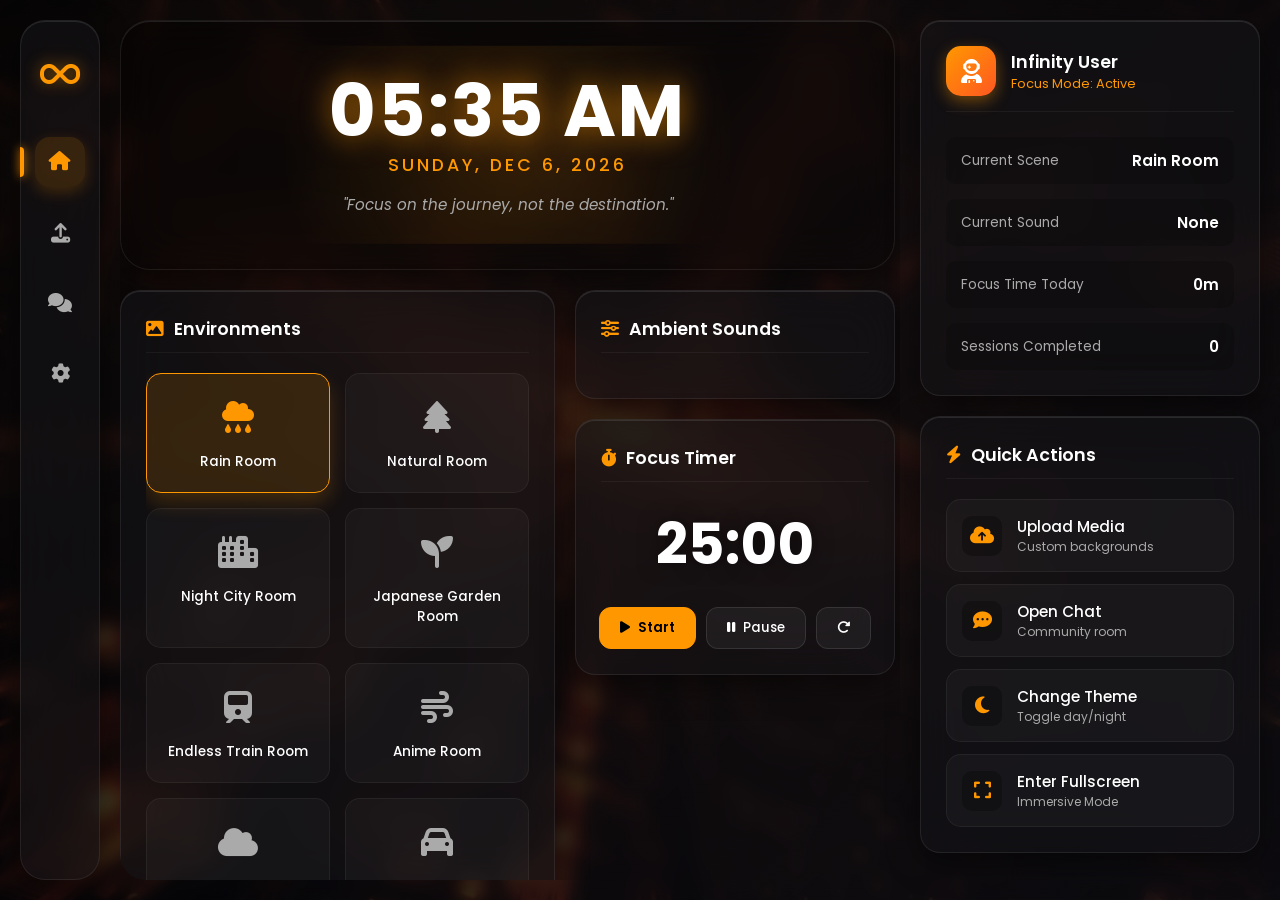
==== commit 7cf36709: "roompage update by adding video and audio file" ====
--- a/room.html
+++ b/room.html
@@ -3,7 +3,7 @@
 <head>
     <meta charset="UTF-8">
     <meta name="viewport" content="width=device-width, initial-scale=1.0">
-    <title>Infinity Room - Dashboard</title>
+    <title>Aether Room - Dashboard</title>
     <link rel="stylesheet" href="room.css">
     <link rel="stylesheet" href="https://cdnjs.cloudflare.com/ajax/libs/font-awesome/6.5.1/css/all.min.css">
 </head>
@@ -11,6 +11,7 @@
 
     <!-- Background Layer -->
     <div class="background" id="main-bg"></div>
+    <video id="bgVideo" autoplay muted loop playsinline></video>
     <div class="overlay" id="main-overlay"></div>
     <div class="particles" id="particles"></div>
 
@@ -124,6 +125,10 @@
                             <div class="scene-icon"><i class="fa-solid fa-microphone-lines"></i></div>
                             <h3>Flute Room</h3>
                         </div>
+                         <div class="scene-card" data-scene="flute" data-bg="roombg.png">
+                            <div class="scene-icon"><i class="fa-solid fa-microphone-lines"></i></div>
+                            <h3>moon Room</h3>
+                        </div>
                     </div>
                 </section>
 
@@ -134,50 +139,20 @@
                             <h2><i class="fa-solid fa-sliders"></i> Ambient Sounds</h2>
                         </div>
                         
-                        <audio id="audio-rain" src="https://actions.google.com/sounds/v1/weather/rain_on_roof.ogg" loop preload="none"></audio>
-                        <audio id="audio-storm" src="https://actions.google.com/sounds/v1/weather/thunderstorm.ogg" loop preload="none"></audio>
-                        <audio id="audio-fire" src="https://actions.google.com/sounds/v1/water/fireplace_with_crackle.ogg" loop preload="none"></audio>
-                        <audio id="audio-lofi" src="https://www.soundhelix.com/examples/mp3/SoundHelix-Song-1.mp3" loop preload="none"></audio>
+                        <audio id="ambientAudio" loop></audio>
 
                         <div class="sound-list">
-                            <div class="sound-item" data-audio="audio-rain" data-name="Rain">
-                                <div class="sound-info">
-                                    <i class="fa-solid fa-cloud-showers-heavy"></i>
-                                    <span>Rain</span>
+                            <div class="sound-item active" id="scene-sound-control" style="display: none;">
+                                <div class="mini-player-container">
+                                    <video id="mini-video" autoplay muted loop playsinline></video>
+                                    <div class="mini-player-overlay">
+                                        <span id="scene-sound-name">Ambient Sound</span>
+                                    </div>
                                 </div>
                                 <div class="sound-controls">
-                                    <input type="range" class="volume-slider" min="0" max="1" step="0.05" value="0.5">
-                                    <button class="play-btn"><i class="fa-solid fa-play"></i></button>
-                                </div>
-                            </div>
-                            <div class="sound-item" data-audio="audio-storm" data-name="Storm">
-                                <div class="sound-info">
-                                    <i class="fa-solid fa-bolt"></i>
-                                    <span>Storm</span>
-                                </div>
-                                <div class="sound-controls">
-                                    <input type="range" class="volume-slider" min="0" max="1" step="0.05" value="0.5">
-                                    <button class="play-btn"><i class="fa-solid fa-play"></i></button>
-                                </div>
-                            </div>
-                            <div class="sound-item" data-audio="audio-fire" data-name="Fireplace">
-                                <div class="sound-info">
-                                    <i class="fa-solid fa-fire"></i>
-                                    <span>Fireplace</span>
-                                </div>
-                                <div class="sound-controls">
-                                    <input type="range" class="volume-slider" min="0" max="1" step="0.05" value="0.5">
-                                    <button class="play-btn"><i class="fa-solid fa-play"></i></button>
-                                </div>
-                            </div>
-                            <div class="sound-item" data-audio="audio-lofi" data-name="LoFi">
-                                <div class="sound-info">
-                                    <i class="fa-solid fa-headphones"></i>
-                                    <span>LoFi</span>
-                                </div>
-                                <div class="sound-controls">
-                                    <input type="range" class="volume-slider" min="0" max="1" step="0.05" value="0.5">
-                                    <button class="play-btn"><i class="fa-solid fa-play"></i></button>
+                                    <button id="scene-play-btn" class="play-btn" title="Play/Pause"><i class="fa-solid fa-play"></i></button>
+                                    <input type="range" id="scene-volume" class="volume-slider" min="0" max="1" step="0.05" value="0.5">
+                                    <button id="enter-fullscreen-btn-2" class="play-btn" title="Enter Fullscreen Mode"><i class="fa-solid fa-expand"></i></button>
                                 </div>
                             </div>
                         </div>
@@ -261,10 +236,31 @@
                             <p>Toggle day/night</p>
                         </div>
                     </button>
+                    <button class="action-btn" id="enter-fullscreen-btn">
+                        <div class="action-icon"><i class="fa-solid fa-expand"></i></div>
+                        <div class="action-text">
+                            <h4>Enter Fullscreen</h4>
+                            <p>Immersive Mode</p>
+                        </div>
+                    </button>
                 </div>
             </section>
         </aside>
 
+    </div>
+
+    <!-- Immersive Mode UI -->
+    <div class="immersive-ui" id="immersive-ui">
+        <div class="immersive-top-right">
+            <span id="immersive-room-name">Rain Room</span>
+        </div>
+        <div class="immersive-bottom-center glass">
+            <button class="play-btn" id="immersive-play-btn"><i class="fa-solid fa-pause"></i></button>
+            <input type="range" class="volume-slider" id="immersive-volume" min="0" max="1" step="0.05" value="0.5">
+            <button class="exit-btn" id="exit-fullscreen-btn" title="Exit Fullscreen">
+                <i class="fa-solid fa-compress"></i>
+            </button>
+        </div>
     </div>
 
     <script src="room.js"></script>
--- a/room.css
+++ b/room.css
@@ -40,8 +40,20 @@
     background-color: var(--bg-dark); /* Fallback */
     background-size: cover;
     background-position: center;
-    z-index: 0;
+    z-index: 1;
     transition: background-image 0.5s ease-in-out, filter 1s ease;
+}
+
+#bgVideo {
+    position: fixed;
+    top: 0;
+    left: 0;
+    width: 100vw;
+    height: 100vh;
+    object-fit: cover;
+    z-index: 2;
+    pointer-events: none;
+    transition: opacity 1s ease;
 }
 
 .overlay {
@@ -50,8 +62,14 @@
     background: linear-gradient(135deg, rgba(0,0,0,0.7) 0%, rgba(10,10,15,0.85) 100%);
     backdrop-filter: blur(8px);
     -webkit-backdrop-filter: blur(8px);
-    z-index: 1;
+    z-index: 3;
     transition: background 1.5s ease, backdrop-filter 1.5s ease;
+}
+
+body.immersive-mode .overlay {
+    background: radial-gradient(circle, rgba(0,0,0,0) 40%, rgba(0,0,0,0.85) 100%);
+    backdrop-filter: blur(0px);
+    -webkit-backdrop-filter: blur(0px);
 }
 
 .overlay.day-mode {
@@ -66,7 +84,7 @@
     inset: 0;
     pointer-events: none;
     overflow: hidden;
-    z-index: 1;
+    z-index: 4;
 }
 
 .particle {
@@ -98,13 +116,20 @@
 /* Main Dashboard Layout */
 .dashboard {
     position: relative;
-    z-index: 2;
+    z-index: 10;
     width: 100%;
     height: 100vh;
     display: grid;
     grid-template-columns: 80px 1fr 340px;
     gap: 20px;
     padding: 20px;
+    transition: opacity 1s ease, visibility 1s ease;
+}
+
+body.immersive-mode .dashboard {
+    opacity: 0;
+    visibility: hidden;
+    pointer-events: none;
 }
 
 /* 1. Left Sidebar */
@@ -437,6 +462,41 @@
     background: rgba(255, 152, 0, 0.3);
 }
 
+.mini-player-container {
+    width: 100%;
+    height: 120px;
+    border-radius: 10px;
+    overflow: hidden;
+    position: relative;
+    background: #000;
+}
+
+#mini-video {
+    width: 100%;
+    height: 100%;
+    object-fit: cover;
+    opacity: 0.8;
+}
+
+.mini-player-overlay {
+    position: absolute;
+    bottom: 0;
+    left: 0;
+    width: 100%;
+    padding: 10px;
+    background: linear-gradient(to top, rgba(0,0,0,0.8), transparent);
+    display: flex;
+    justify-content: center;
+    align-items: flex-end;
+}
+
+#scene-sound-name {
+    color: #fff;
+    font-weight: 500;
+    font-size: 0.9rem;
+    text-shadow: 0 2px 4px rgba(0,0,0,0.5);
+}
+
 .play-btn {
     background: none;
     border: none;
@@ -720,4 +780,71 @@
     .scenes-grid {
         grid-template-columns: repeat(2, 1fr);
     }
+}
+
+/* Immersive Mode UI */
+.immersive-ui {
+    position: fixed;
+    inset: 0;
+    z-index: 20;
+    pointer-events: none; /* Let clicks pass through */
+    opacity: 0;
+    visibility: hidden;
+    transition: opacity 1s ease, visibility 1s ease;
+    display: flex;
+    flex-direction: column;
+    justify-content: space-between;
+    padding: 30px;
+}
+
+body.immersive-mode .immersive-ui {
+    opacity: 1;
+    visibility: visible;
+}
+
+.immersive-top-right {
+    align-self: flex-end;
+    background: rgba(0, 0, 0, 0.4);
+    padding: 10px 20px;
+    border-radius: 12px;
+    backdrop-filter: blur(10px);
+    -webkit-backdrop-filter: blur(10px);
+    border: 1px solid rgba(255, 255, 255, 0.1);
+    color: var(--accent-color);
+    font-weight: 500;
+    letter-spacing: 1px;
+    pointer-events: auto;
+}
+
+.immersive-bottom-center {
+    align-self: center;
+    display: flex;
+    align-items: center;
+    gap: 20px;
+    padding: 15px 30px;
+    border-radius: 50px;
+    pointer-events: auto;
+    background: rgba(10, 10, 15, 0.6);
+    backdrop-filter: blur(15px);
+    -webkit-backdrop-filter: blur(15px);
+    border: 1px solid rgba(255, 255, 255, 0.1);
+}
+
+.exit-btn {
+    background: rgba(255, 255, 255, 0.1);
+    border: none;
+    color: #fff;
+    width: 40px;
+    height: 40px;
+    border-radius: 50%;
+    cursor: pointer;
+    display: flex;
+    justify-content: center;
+    align-items: center;
+    transition: all 0.3s ease;
+}
+
+.exit-btn:hover {
+    background: rgba(255, 50, 50, 0.5);
+    transform: scale(1.1);
 }
